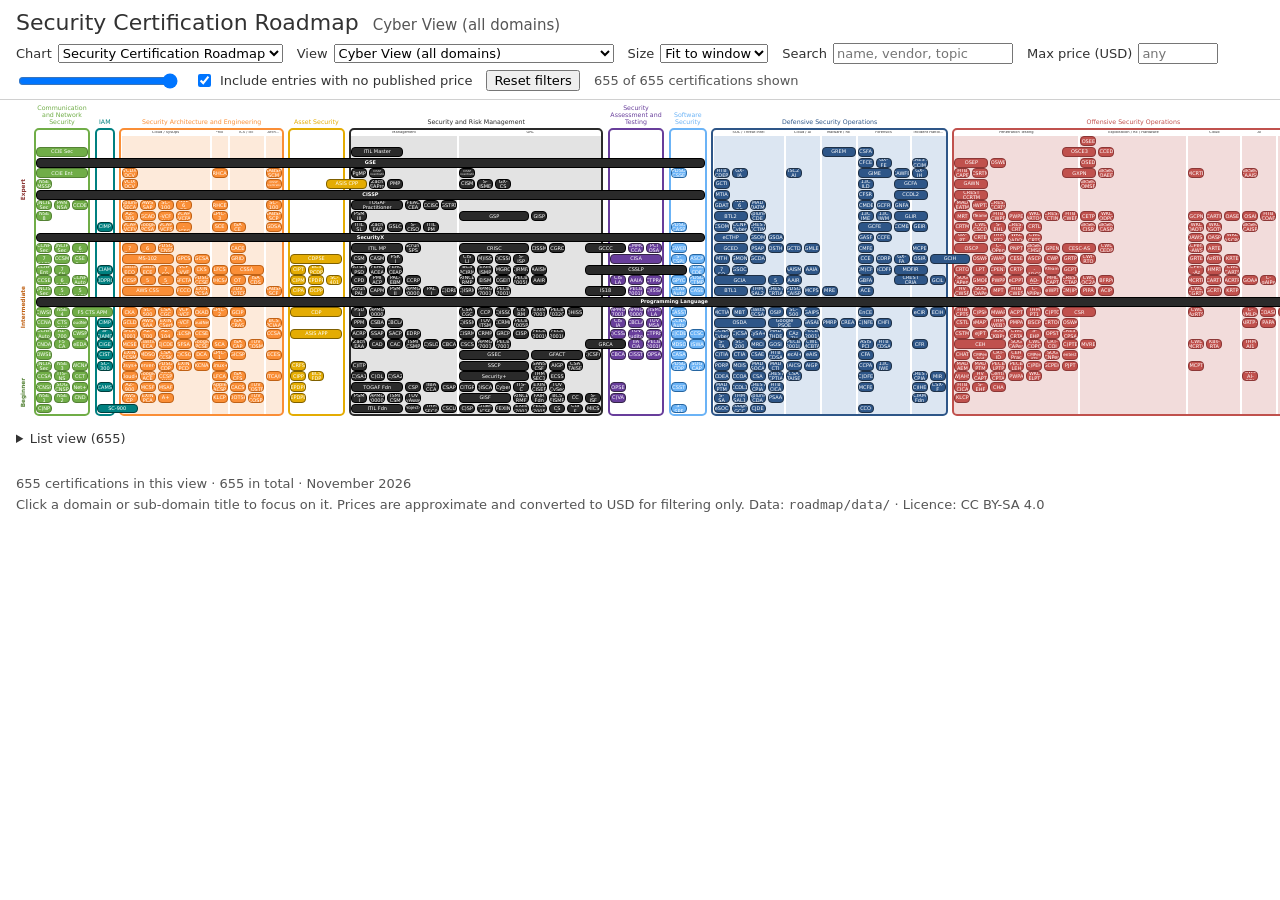
==== roadmap/standalone.html @ 62800d3b "HackHouse update: data-driven roadmap, training and retired charts - Add roadmap/: a static, data-dr" ====
<!doctype html>
<html lang="en">
<head>
    <meta charset="utf-8">
    <meta name="viewport" content="width=device-width, initial-scale=1">
    <title>Security Certification Roadmap</title>
    <link rel="stylesheet" href="css/roadmap.css">
</head>
<body>
    <header class="rm-header">
        <div class="rm-titlebar">
            <h1 id="rm-title">Security Certification Roadmap</h1>
            <span id="rm-scope"></span>
            <span id="rm-note"></span>
        </div>
        <div class="rm-controls">
            <label>Chart <select id="rm-chart"></select></label>
            <label>View <select id="rm-view"></select></label>
            <button type="button" id="rm-back" hidden>&larr; Cyber View</button>
            <label>Size <select id="rm-size"><option value="fit">Fit to window</option><option value="large">Large (scroll)</option></select></label>
            <label>Search <input type="search" id="rm-search" placeholder="name, vendor, topic"></label>
            <label>Max price (USD) <input type="number" id="rm-max" min="0" step="50" placeholder="any"></label>
            <input type="range" id="rm-range" min="0" max="10000" step="50" aria-label="Maximum price">
            <label><input type="checkbox" id="rm-unknown" checked> Include entries with no published price</label>
            <button type="button" id="rm-reset">Reset filters</button>
            <span id="rm-count" aria-live="polite"></span>
        </div>
    </header>
    <div id="rm-warn" class="rm-warn" hidden></div>
    <main>
        <div id="rm-wrap"><div id="rm-grid" class="rm-grid"></div></div>
        <details id="rm-list">
            <summary>List view <span id="rm-list-count"></span></summary>
            <table class="rm-table">
                <thead><tr><th>Level</th><th>Short name</th><th>Name</th><th>Area</th><th>Price / notes</th></tr></thead>
                <tbody id="rm-list-body"></tbody>
            </table>
        </details>
    </main>
    <footer>
        <span id="rm-footer-count"></span>
        <span class="rm-links">Click a domain or sub-domain title to focus on it. Prices are approximate and converted to USD for filtering only.
            Data: <code>roadmap/data/</code> &middot; Licence: CC BY-SA 4.0</span>
    </footer>
    <div id="rm-tip" role="tooltip" hidden></div>

    <script src="data/taxonomy.js"></script>
    <script src="data/certifications.js"></script>
    <script src="data/training.js"></script>
    <script src="data/retired.js"></script>
    <script src="js/roadmap.js"></script>
</body>
</html>
---- roadmap/css/roadmap.css ----
/* Security Certification Roadmap. Sizes inside the chart come from CSS variables that
   roadmap.js sets from the window width (--col, --row, --gap, --lvl, --fs). */
:root {
    --green: #70AD47;  --greendk: #548235;
    --teal: #008080;   --tealdk: #003F3E;
    --orange: #fa8e36; --orangedk: #c06216; --orangelt: #fdeada;
    --yellow: #e4ac03; --yellowdk: #7F6000;
    --black: #2a2a2a;  --blackdk: #000000;  --blacklt: #e3e3e3;
    --purple: #683e9b; --purpledk: #352647; --purplelt: #eddbff;
    --skyblue: #6bb3f6; --skybluedk: #2665a0;
    --blue: #2e5688;   --bluedk: #1f3147;   --bluelt: #dce6f2;
    --red: #c0514d;    --reddk: #8c3736;    --redlt: #f2dcdb;
    --ink: #323232;
    --line: #d0d0d0;
}
* { box-sizing: border-box; }
body {
    margin: 0;
    background: #ffffff;
    color: var(--ink);
    font-family: "Segoe UI", Calibri, Tahoma, Geneva, Verdana, system-ui, sans-serif;
    font-weight: 300;
}

/* ---------- header and controls ---------- */
.rm-header {
    position: sticky;
    top: 0;
    z-index: 20;
    background: #ffffffee;
    border-bottom: 1px solid var(--line);
    padding: 10px 16px 8px;
}
.rm-titlebar { display: flex; align-items: baseline; flex-wrap: wrap; gap: 4px 14px; }
.rm-header h1 { margin: 0; font-size: 22px; font-weight: 500; }
#rm-scope { font-size: 15px; font-weight: 500; color: #555; }
#rm-note { font-size: 13px; color: #666; }
.rm-controls {
    display: flex;
    flex-wrap: wrap;
    align-items: center;
    gap: 6px 14px;
    margin-top: 8px;
    font-size: 13px;
    font-weight: 400;
}
.rm-controls label { display: inline-flex; align-items: center; gap: 6px; }
.rm-controls select, .rm-controls input, .rm-controls button { font: inherit; }
.rm-controls select { max-width: 280px; }
#rm-search { width: 180px; }
#rm-max { width: 80px; }
#rm-range { width: 160px; }
#rm-count { color: #555; }
#rm-back { cursor: pointer; }
.rm-warn { margin: 8px 16px 0; padding: 8px 10px; background: #fff4d6; border: 1px solid #e0b84c; font-size: 13px; }

/* ---------- the chart ---------- */
#rm-wrap { overflow-x: auto; padding: 12px 12px 4px; }
.rm-grid {
    --h1: calc(var(--row) * 1.5);
    --h2: calc(var(--row) * 0.8);
    display: grid;
    column-gap: 2px;
    row-gap: calc(var(--row) * 0.08);
    width: max-content;
    margin: 0 auto;
    font-size: var(--fs);
    line-height: 1.05;
}
.rm-dtitle {
    align-self: end;
    text-align: center;
    font-size: calc(var(--fs) * 1.25);
    font-weight: 450;
    padding-bottom: calc(var(--row) * 0.15);
    line-height: 1.1;
    z-index: 1;
}
.rm-dtitle[data-view], .rm-stitle[data-view] { cursor: pointer; }
.rm-dtitle[data-view]:hover, .rm-stitle[data-view]:hover { text-decoration: underline; }
.rm-frame {
    border: 2px solid;
    border-radius: 5px;
    margin: 0 calc(var(--gap) * -0.45) calc(var(--row) * -0.25);
    pointer-events: none;
    z-index: 1;
}
.rm-stitle {
    align-self: end;
    text-align: center;
    font-size: calc(var(--fs) * 0.72);
    font-weight: 400;
    white-space: nowrap;
    overflow: hidden;
    text-overflow: ellipsis;
    padding: 0 2px calc(var(--row) * 0.08);
    z-index: 2;
}
.rm-shade { z-index: 0; margin-bottom: calc(var(--row) * -0.1); }
.rm-band {
    writing-mode: vertical-rl;
    transform: rotate(180deg);
    align-self: center;
    justify-self: center;
    font-weight: 600;
    font-size: calc(var(--fs) * 1.15);
    white-space: nowrap;
}
.band-expert { color: var(--reddk); }
.band-intermediate { color: var(--orangedk); }
.band-beginner { color: var(--greendk); }

/* entries */
.rm-item {
    z-index: 3;
    display: flex;
    align-items: center;
    justify-content: center;
    text-align: center;
    color: #ffffff;
    font-weight: 400;
    text-decoration: none;
    border: 1px solid;
    border-radius: 4px;
    padding: 0 2px;
    overflow: hidden;
    overflow-wrap: break-word;
}
.rm-item.sm { font-size: 0.84em; }
.rm-item.xs { font-size: 0.7em; }
.rm-item.xxs { font-size: 0.56em; }
.rm-item.rm-bar { font-weight: 600; }
.rm-item:hover, .rm-item:focus-visible, .rm-item.rm-same { outline: 2px solid #ffc83d; outline-offset: 1px; z-index: 4; }
.rm-item.rm-dim { opacity: 0.12; }

/* colours: box (c-), domain title text (c-text-), border (b-), shading (s-) */
.c-green   { background: var(--green);   border-color: var(--greendk); }
.c-teal    { background: var(--teal);    border-color: var(--tealdk); }
.c-orange  { background: var(--orange);  border-color: var(--orangedk); }
.c-yellow  { background: var(--yellow);  border-color: var(--yellowdk); }
.c-black   { background: var(--black);   border-color: var(--blackdk); }
.c-purple  { background: var(--purple);  border-color: var(--purpledk); }
.c-skyblue { background: var(--skyblue); border-color: var(--skybluedk); }
.c-blue    { background: var(--blue);    border-color: var(--bluedk); }
.c-red     { background: var(--red);     border-color: var(--reddk); }
.c-text-green { color: var(--green); }   .b-green { border-color: var(--green); }
.c-text-teal { color: var(--teal); }     .b-teal { border-color: var(--teal); }
.c-text-orange { color: var(--orange); } .b-orange { border-color: var(--orange); }
.c-text-yellow { color: var(--yellow); } .b-yellow { border-color: var(--yellow); }
.c-text-black { color: var(--black); }   .b-black { border-color: var(--black); }
.c-text-purple { color: var(--purple); } .b-purple { border-color: var(--purple); }
.c-text-skyblue { color: var(--skyblue); } .b-skyblue { border-color: var(--skyblue); }
.c-text-blue { color: var(--blue); }     .b-blue { border-color: var(--blue); }
.c-text-red { color: var(--red); }       .b-red { border-color: var(--red); }
.s-orange { background: var(--orangelt); }
.s-black { background: var(--blacklt); }
.s-blue { background: var(--bluelt); }
.s-red { background: var(--redlt); }
.s-purple { background: var(--purplelt); }

/* tooltip */
#rm-tip {
    position: fixed;
    z-index: 50;
    max-width: 340px;
    padding: 8px 10px;
    border-radius: 6px;
    background: #222222;
    color: #ffffff;
    font-size: 13px;
    font-weight: 400;
    line-height: 1.35;
    pointer-events: none;
    box-shadow: 0 4px 14px rgba(0, 0, 0, 0.25);
}
#rm-tip strong { display: block; margin-bottom: 3px; font-weight: 600; }
.rm-tip-meta { margin-top: 4px; color: #bbbbbb; font-size: 12px; }

/* list view */
#rm-list { margin: 8px 16px 16px; font-size: 13px; font-weight: 400; }
#rm-list summary { cursor: pointer; font-weight: 500; padding: 6px 0; }
.rm-table { border-collapse: collapse; width: 100%; }
.rm-table th, .rm-table td { text-align: left; vertical-align: top; padding: 4px 8px; border-bottom: 1px solid #eeeeee; }
.rm-table th { position: sticky; top: 0; background: #fafafa; font-weight: 600; }
.rm-table td:nth-child(1) { white-space: nowrap; color: #666; }
.rm-table td:nth-child(2) { white-space: nowrap; font-weight: 600; }

footer { padding: 8px 16px 20px; font-size: 13px; color: #555; display: flex; flex-wrap: wrap; gap: 6px 18px; justify-content: space-between; }
footer a { color: inherit; }

@media print {
    .rm-header { position: static; }
    .rm-controls, #rm-list, footer .rm-links { display: none; }
    #rm-wrap { overflow: visible; }
}
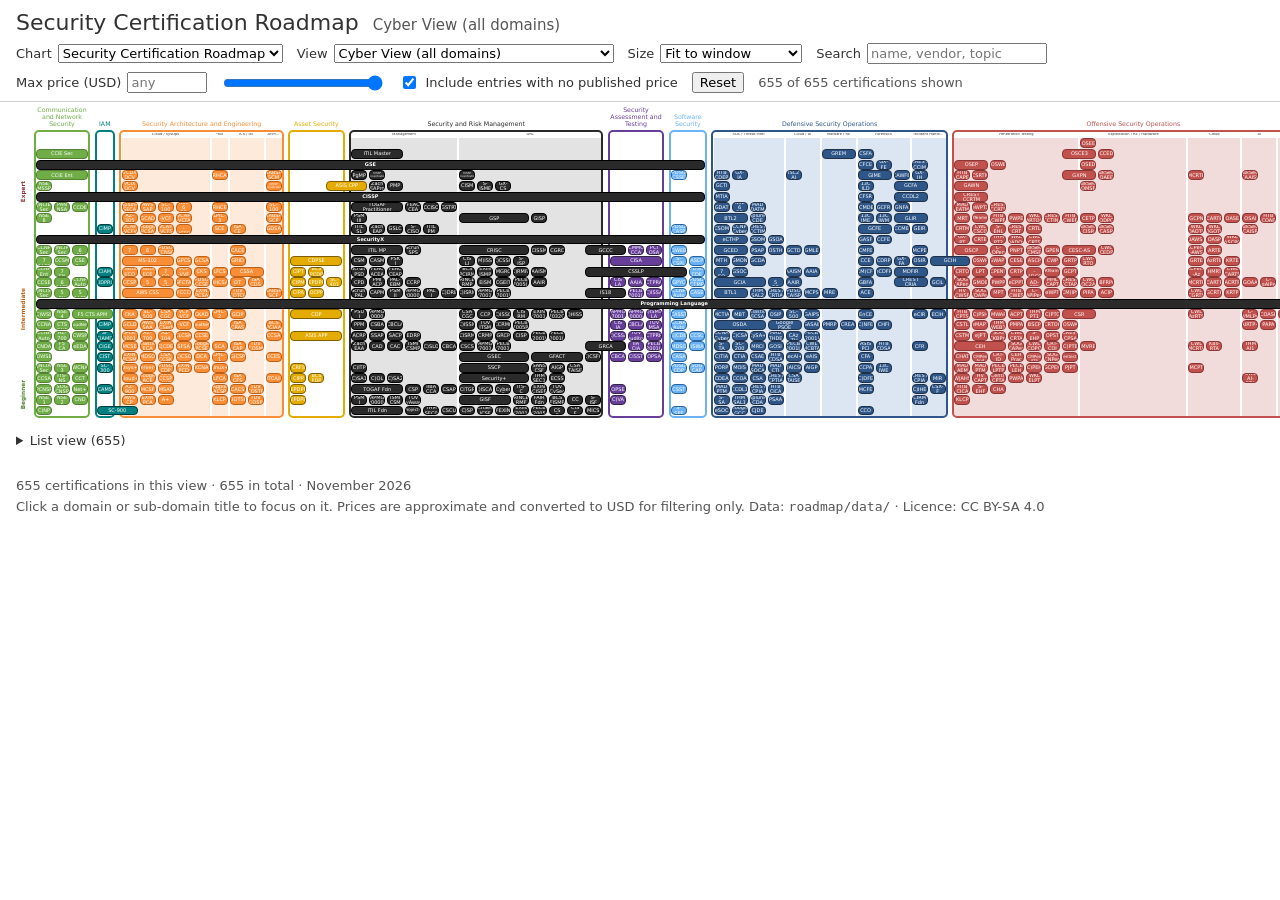
==== commit a1d1817d: "Roadmap page: vertical fit for domain views, size and control changes, plainer copy Mirrors the chan" ====
--- a/roadmap/standalone.html
+++ b/roadmap/standalone.html
@@ -17,12 +17,14 @@
             <label>Chart <select id="rm-chart"></select></label>
             <label>View <select id="rm-view"></select></label>
             <button type="button" id="rm-back" hidden>&larr; Cyber View</button>
-            <label>Size <select id="rm-size"><option value="fit">Fit to window</option><option value="large">Large (scroll)</option></select></label>
+            <label>Size <select id="rm-size"><option value="fit">Fit to window</option><option value="large">Large (scroll)</option><option value="xl">Extra large (scroll)</option></select></label>
             <label>Search <input type="search" id="rm-search" placeholder="name, vendor, topic"></label>
+        </div>
+        <div class="rm-controls">
             <label>Max price (USD) <input type="number" id="rm-max" min="0" step="50" placeholder="any"></label>
             <input type="range" id="rm-range" min="0" max="10000" step="50" aria-label="Maximum price">
             <label><input type="checkbox" id="rm-unknown" checked> Include entries with no published price</label>
-            <button type="button" id="rm-reset">Reset filters</button>
+            <button type="button" id="rm-reset">Reset</button>
             <span id="rm-count" aria-live="polite"></span>
         </div>
     </header>
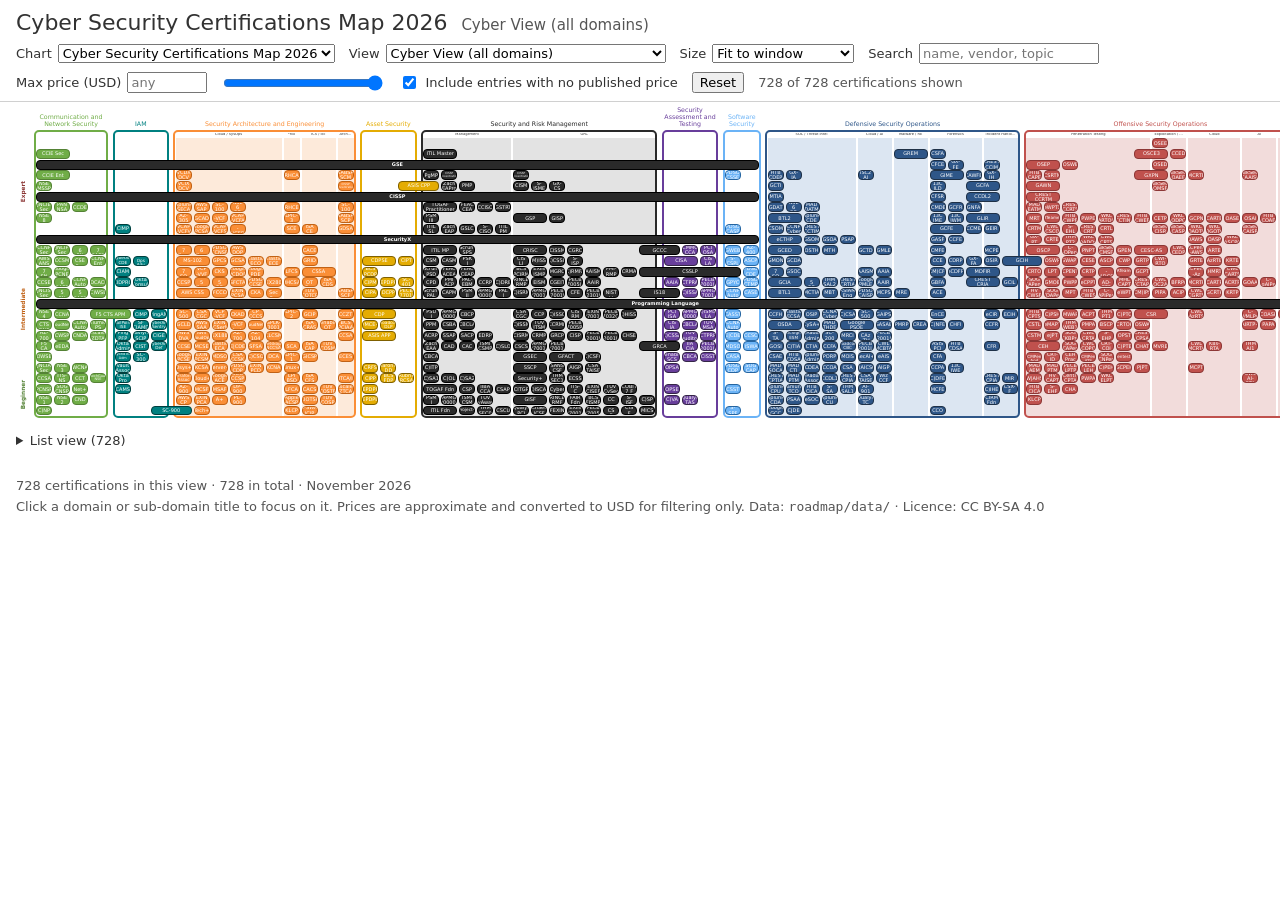
==== commit 7932370e: "Title the page 'Cyber Security Certifications Map 2026'" ====
--- a/roadmap/standalone.html
+++ b/roadmap/standalone.html
@@ -3,13 +3,13 @@
 <head>
     <meta charset="utf-8">
     <meta name="viewport" content="width=device-width, initial-scale=1">
-    <title>Security Certification Roadmap</title>
+    <title>Cyber Security Certifications Map 2026</title>
     <link rel="stylesheet" href="css/roadmap.css">
 </head>
 <body>
     <header class="rm-header">
         <div class="rm-titlebar">
-            <h1 id="rm-title">Security Certification Roadmap</h1>
+            <h1 id="rm-title">Cyber Security Certifications Map 2026</h1>
             <span id="rm-scope"></span>
             <span id="rm-note"></span>
         </div>
